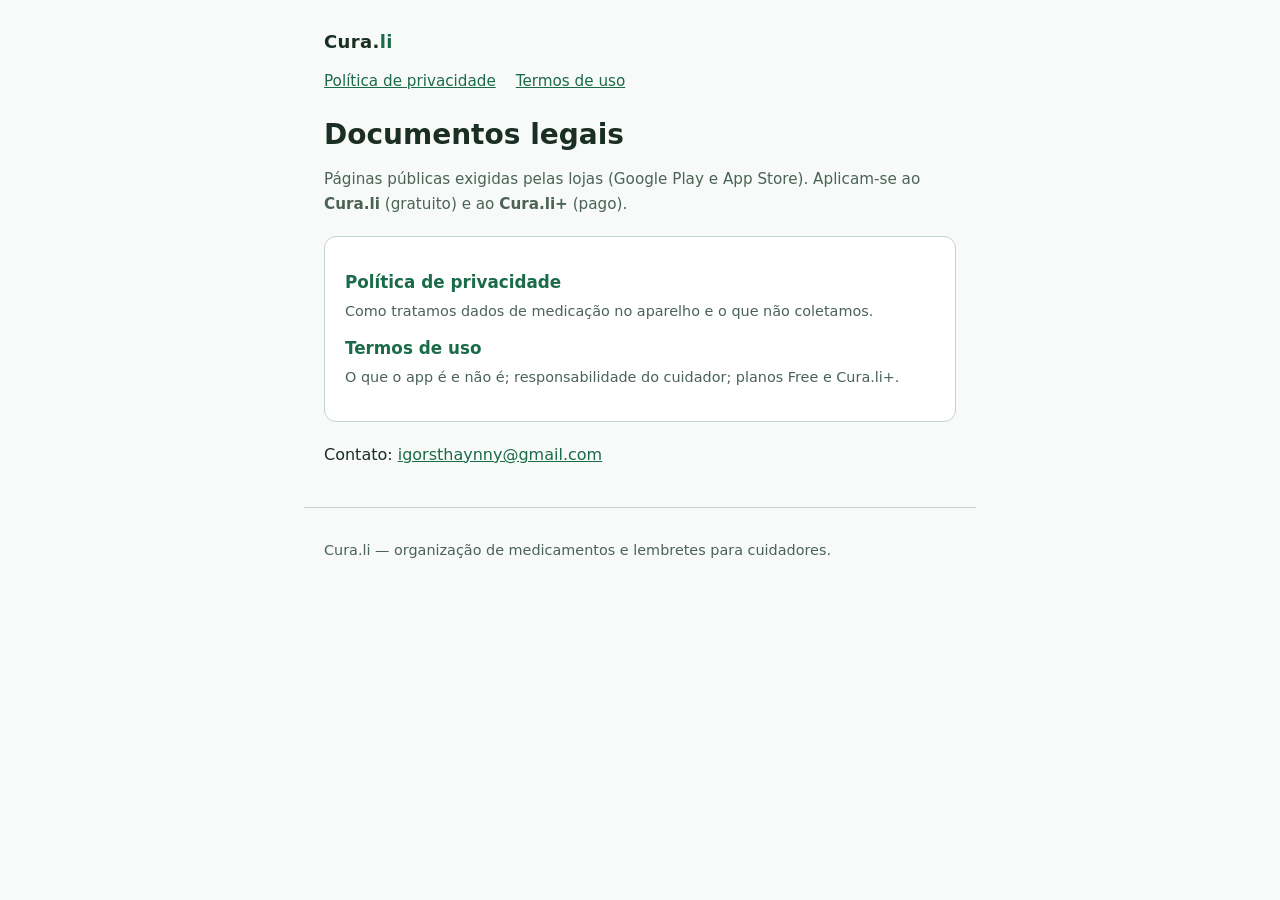
==== cura.li/index.html @ 352ed31f "Add public Pages site for app legal documents. Host Cura.li privacy and terms on a public repo so Gi" ====
<!DOCTYPE html>
<html lang="pt-BR">
<head>
  <meta charset="utf-8" />
  <meta name="viewport" content="width=device-width, initial-scale=1" />
  <meta name="description" content="Documentos legais do Cura.li — política de privacidade e termos de uso." />
  <title>Cura.li — Documentos legais</title>
  <link rel="stylesheet" href="assets/legal.css" />
</head>
<body>
  <header>
    <a class="brand" href="./">Cura.<span>li</span></a>
    <nav aria-label="Documentos">
      <a href="privacidade/">Política de privacidade</a>
      <a href="termos/">Termos de uso</a>
    </nav>
  </header>

  <main>
    <h1>Documentos legais</h1>
    <p class="meta">
      Páginas públicas exigidas pelas lojas (Google Play e App Store).
      Aplicam-se ao <strong>Cura.li</strong> (gratuito) e ao <strong>Cura.li+</strong> (pago).
    </p>

    <div class="card">
      <ul class="links">
        <li>
          <a href="privacidade/">Política de privacidade</a>
          <p>Como tratamos dados de medicação no aparelho e o que não coletamos.</p>
        </li>
        <li>
          <a href="termos/">Termos de uso</a>
          <p>O que o app é e não é; responsabilidade do cuidador; planos Free e Cura.li+.</p>
        </li>
      </ul>
    </div>

    <p>
      Contato:
      <a href="mailto:igorsthaynny@gmail.com">igorsthaynny@gmail.com</a>
    </p>
  </main>

  <footer>
    <p>Cura.li — organização de medicamentos e lembretes para cuidadores.</p>
  </footer>
</body>
</html>
---- cura.li/assets/legal.css ----
:root {
  color-scheme: light dark;
  --bg: #f7faf8;
  --fg: #1a2e24;
  --muted: #4a6356;
  --accent: #1b6b4a;
  --border: #c5d4cb;
  --card: #ffffff;
}

@media (prefers-color-scheme: dark) {
  :root {
    --bg: #0f1a14;
    --fg: #e8f0eb;
    --muted: #a8bfb2;
    --accent: #6dcea3;
    --border: #2a3d33;
    --card: #16241c;
  }
}

* {
  box-sizing: border-box;
}

body {
  margin: 0;
  font-family: "Segoe UI", system-ui, -apple-system, sans-serif;
  line-height: 1.6;
  color: var(--fg);
  background: var(--bg);
}

a {
  color: var(--accent);
}

header,
main,
footer {
  max-width: 42rem;
  margin: 0 auto;
  padding: 0 1.25rem;
}

header {
  padding-top: 1.75rem;
  padding-bottom: 0.5rem;
}

.brand {
  display: inline-block;
  font-weight: 700;
  font-size: 1.125rem;
  letter-spacing: 0.02em;
  text-decoration: none;
  color: var(--fg);
}

.brand span {
  color: var(--accent);
}

nav {
  margin-top: 0.75rem;
  display: flex;
  flex-wrap: wrap;
  gap: 0.75rem 1.25rem;
  font-size: 0.95rem;
}

h1 {
  font-size: 1.75rem;
  line-height: 1.25;
  margin: 1rem 0 0.5rem;
}

h2 {
  font-size: 1.2rem;
  margin-top: 1.75rem;
}

.meta {
  color: var(--muted);
  font-size: 0.95rem;
}

.card {
  background: var(--card);
  border: 1px solid var(--border);
  border-radius: 12px;
  padding: 1.25rem;
  margin: 1.25rem 0;
}

.links {
  list-style: none;
  padding: 0;
  margin: 0;
}

.links li {
  margin: 0.75rem 0;
}

.links a {
  font-weight: 600;
  font-size: 1.05rem;
  text-decoration: none;
}

.links a:hover {
  text-decoration: underline;
}

.links p {
  margin: 0.25rem 0 0;
  color: var(--muted);
  font-size: 0.9rem;
}

table {
  border-collapse: collapse;
  width: 100%;
  margin: 1rem 0;
  font-size: 0.95rem;
}

th,
td {
  border: 1px solid var(--border);
  padding: 0.5rem 0.65rem;
  text-align: left;
  vertical-align: top;
}

th {
  background: color-mix(in srgb, var(--accent) 12%, transparent);
}

ul {
  padding-left: 1.25rem;
}

footer {
  margin-top: 2.5rem;
  padding-bottom: 2.5rem;
  color: var(--muted);
  font-size: 0.9rem;
  border-top: 1px solid var(--border);
  padding-top: 1rem;
}
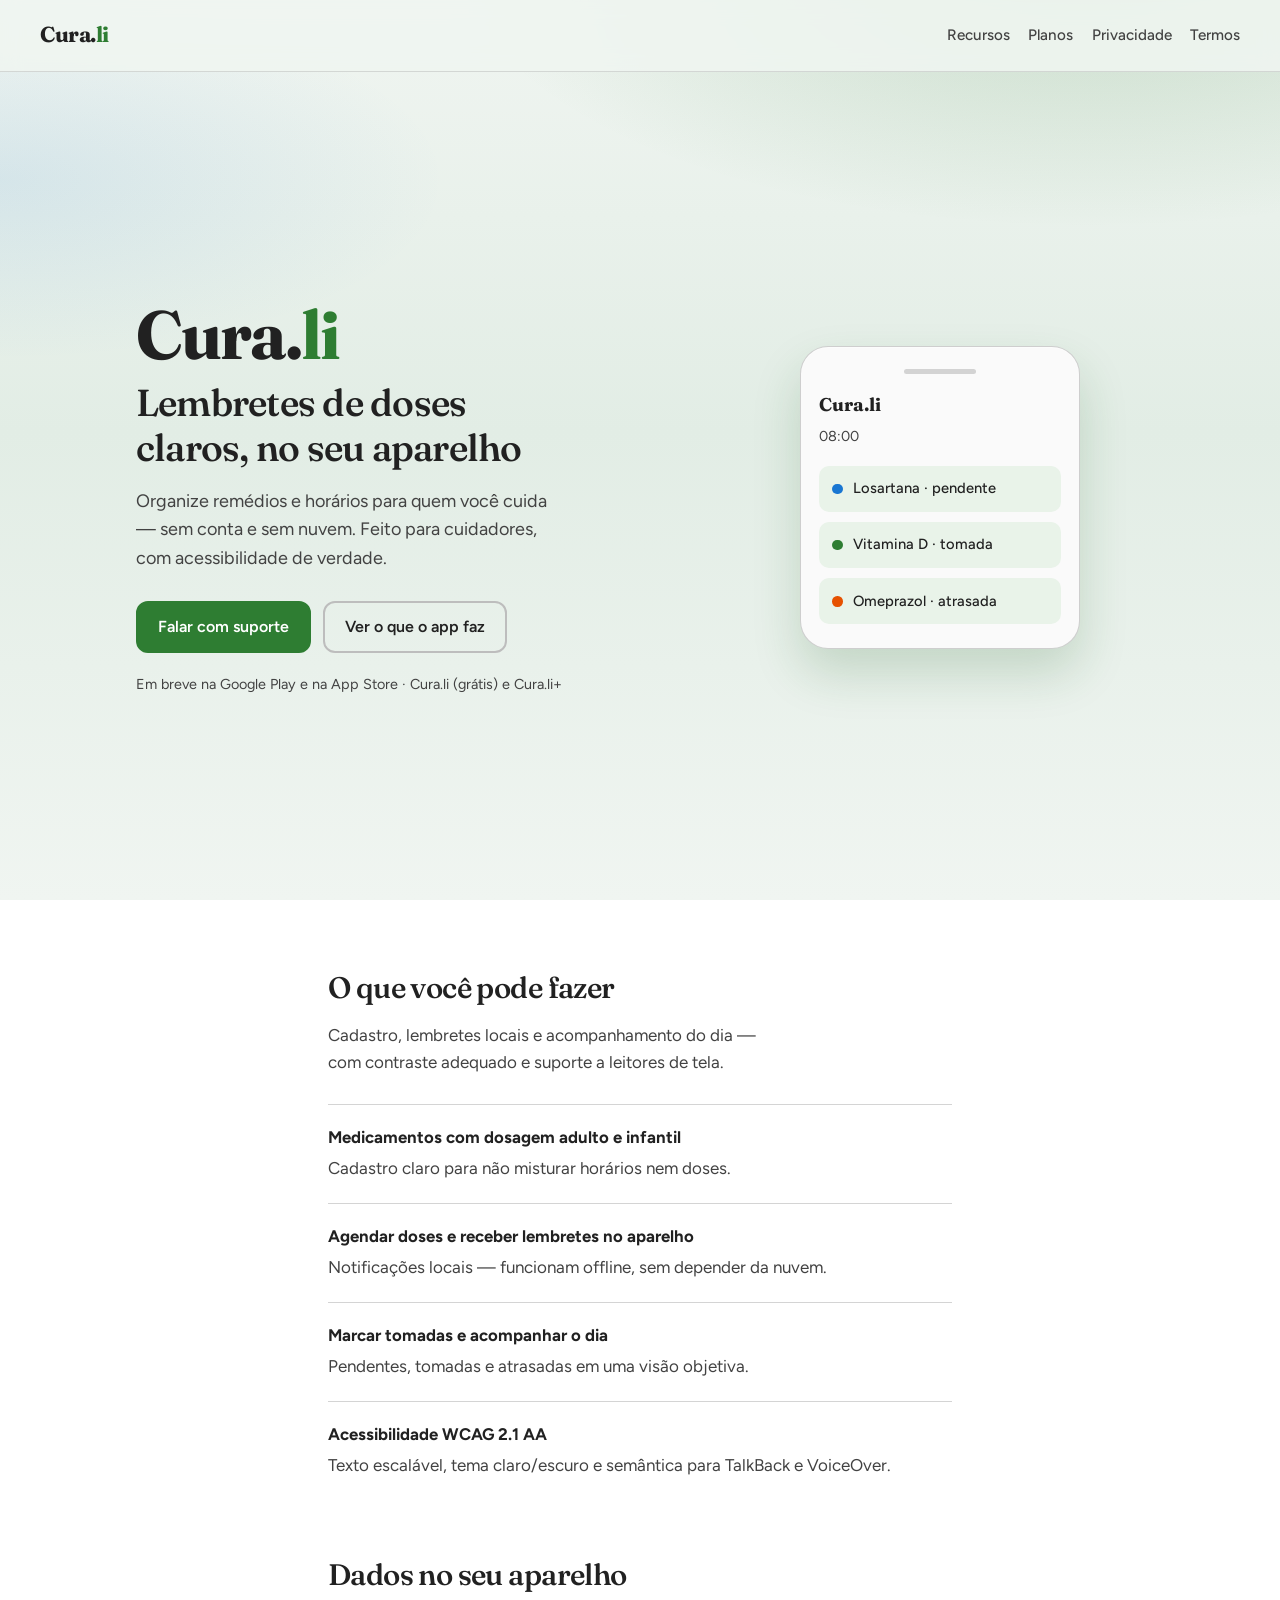
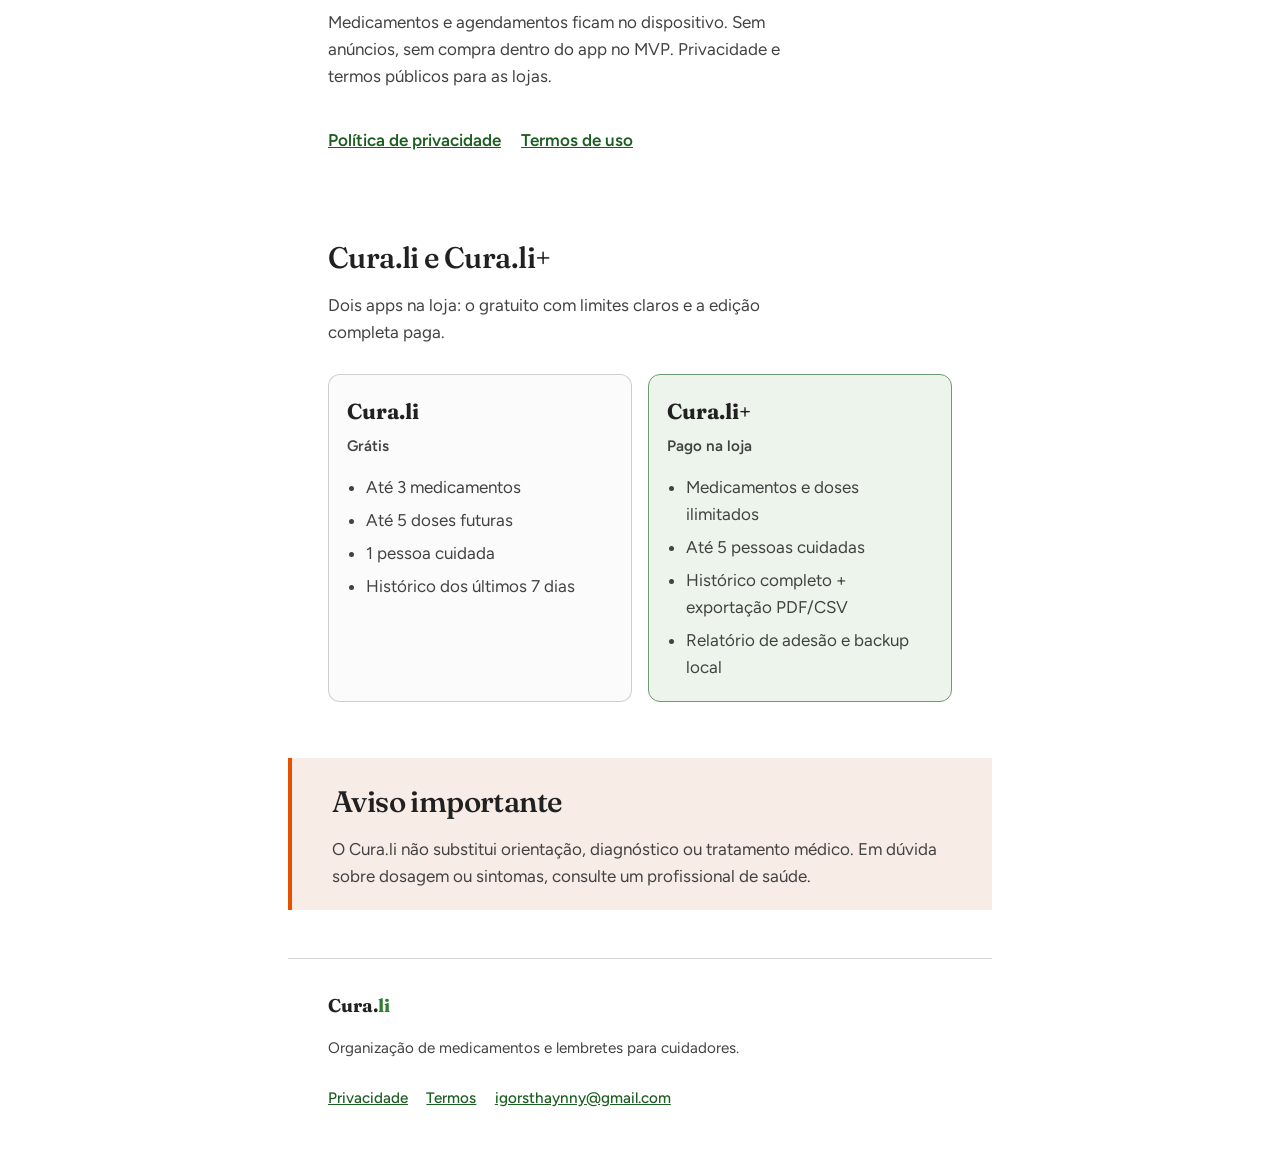
==== commit 877ae164: "Add Cura.li landing and harden public pages accessibility. Ship store-aligned marketing page, improv" ====
--- a/cura.li/index.html
+++ b/cura.li/index.html
@@ -3,47 +3,136 @@
 <head>
   <meta charset="utf-8" />
   <meta name="viewport" content="width=device-width, initial-scale=1" />
-  <meta name="description" content="Documentos legais do Cura.li — política de privacidade e termos de uso." />
-  <title>Cura.li — Documentos legais</title>
-  <link rel="stylesheet" href="assets/legal.css" />
+  <meta name="description" content="Cura.li — lembretes de doses acessíveis para cuidadores. Offline, claro e seguro." />
+  <meta name="theme-color" content="#2E7D32" />
+  <title>Cura.li — Lembretes de doses para cuidadores</title>
+  <link rel="preconnect" href="https://fonts.googleapis.com" />
+  <link rel="preconnect" href="https://fonts.gstatic.com" crossorigin />
+  <link href="https://fonts.googleapis.com/css2?family=Fraunces:opsz,wght@9..144,550;9..144,700&family=Figtree:wght@400;500;600;700&display=swap" rel="stylesheet" />
+  <link rel="stylesheet" href="assets/landing.css" />
 </head>
 <body>
-  <header>
-    <a class="brand" href="./">Cura.<span>li</span></a>
-    <nav aria-label="Documentos">
-      <a href="privacidade/">Política de privacidade</a>
-      <a href="termos/">Termos de uso</a>
+  <a class="skip-link" href="#conteudo">Ir para o conteúdo</a>
+
+  <header class="site-header">
+    <a class="brand" href="./" aria-current="page">Cura.<span>li</span></a>
+    <nav aria-label="Principal">
+      <a href="#recursos">Recursos</a>
+      <a href="#planos">Planos</a>
+      <a href="privacidade/">Privacidade</a>
+      <a href="termos/">Termos</a>
     </nav>
   </header>
 
-  <main>
-    <h1>Documentos legais</h1>
-    <p class="meta">
-      Páginas públicas exigidas pelas lojas (Google Play e App Store).
-      Aplicam-se ao <strong>Cura.li</strong> (gratuito) e ao <strong>Cura.li+</strong> (pago).
-    </p>
+  <main id="conteudo">
+    <section class="hero" aria-labelledby="hero-brand">
+      <div class="hero-copy">
+        <p id="hero-brand" class="hero-brand">Cura.<span>li</span></p>
+        <h1>Lembretes de doses claros, no seu aparelho</h1>
+        <p class="hero-lead">
+          Organize remédios e horários para quem você cuida — sem conta e sem nuvem.
+          Feito para cuidadores, com acessibilidade de verdade.
+        </p>
+        <div class="hero-cta">
+          <a class="btn btn-primary" href="mailto:igorsthaynny@gmail.com?subject=%5BCura.li%5D%20Quero%20saber%20mais">Falar com suporte</a>
+          <a class="btn btn-ghost" href="#recursos">Ver o que o app faz</a>
+        </div>
+        <p class="hero-note">Em breve na Google Play e na App Store · Cura.li (grátis) e Cura.li+</p>
+      </div>
 
-    <div class="card">
-      <ul class="links">
+      <div class="hero-visual" aria-hidden="true">
+        <div class="phone">
+          <div class="phone-notch"></div>
+          <p class="phone-app">Cura.li</p>
+          <p class="phone-time">08:00</p>
+          <ul class="phone-doses">
+            <li><span class="dot pending"></span> Losartana · pendente</li>
+            <li><span class="dot taken"></span> Vitamina D · tomada</li>
+            <li><span class="dot late"></span> Omeprazol · atrasada</li>
+          </ul>
+        </div>
+      </div>
+    </section>
+
+    <section id="recursos" class="section" aria-labelledby="recursos-title">
+      <h2 id="recursos-title">O que você pode fazer</h2>
+      <p class="section-lead">Cadastro, lembretes locais e acompanhamento do dia — com contraste adequado e suporte a leitores de tela.</p>
+      <ul class="feature-list">
         <li>
-          <a href="privacidade/">Política de privacidade</a>
-          <p>Como tratamos dados de medicação no aparelho e o que não coletamos.</p>
+          <strong>Medicamentos com dosagem adulto e infantil</strong>
+          <span>Cadastro claro para não misturar horários nem doses.</span>
         </li>
         <li>
-          <a href="termos/">Termos de uso</a>
-          <p>O que o app é e não é; responsabilidade do cuidador; planos Free e Cura.li+.</p>
+          <strong>Agendar doses e receber lembretes no aparelho</strong>
+          <span>Notificações locais — funcionam offline, sem depender da nuvem.</span>
+        </li>
+        <li>
+          <strong>Marcar tomadas e acompanhar o dia</strong>
+          <span>Pendentes, tomadas e atrasadas em uma visão objetiva.</span>
+        </li>
+        <li>
+          <strong>Acessibilidade WCAG 2.1 AA</strong>
+          <span>Texto escalável, tema claro/escuro e semântica para TalkBack e VoiceOver.</span>
         </li>
       </ul>
-    </div>
+    </section>
 
-    <p>
-      Contato:
-      <a href="mailto:igorsthaynny@gmail.com">igorsthaynny@gmail.com</a>
-    </p>
+    <section class="section section-trust" aria-labelledby="trust-title">
+      <h2 id="trust-title">Dados no seu aparelho</h2>
+      <p class="section-lead">
+        Medicamentos e agendamentos ficam no dispositivo. Sem anúncios, sem compra dentro do app no MVP.
+        Privacidade e termos públicos para as lojas.
+      </p>
+      <p class="trust-links">
+        <a href="privacidade/">Política de privacidade</a>
+        <a href="termos/">Termos de uso</a>
+      </p>
+    </section>
+
+    <section id="planos" class="section" aria-labelledby="planos-title">
+      <h2 id="planos-title">Cura.li e Cura.li+</h2>
+      <p class="section-lead">Dois apps na loja: o gratuito com limites claros e a edição completa paga.</p>
+      <div class="plans" role="list">
+        <article class="plan" role="listitem">
+          <h3>Cura.li</h3>
+          <p class="plan-price">Grátis</p>
+          <ul>
+            <li>Até 3 medicamentos</li>
+            <li>Até 5 doses futuras</li>
+            <li>1 pessoa cuidada</li>
+            <li>Histórico dos últimos 7 dias</li>
+          </ul>
+        </article>
+        <article class="plan plan-plus" role="listitem">
+          <h3>Cura.li+</h3>
+          <p class="plan-price">Pago na loja</p>
+          <ul>
+            <li>Medicamentos e doses ilimitados</li>
+            <li>Até 5 pessoas cuidadas</li>
+            <li>Histórico completo + exportação PDF/CSV</li>
+            <li>Relatório de adesão e backup local</li>
+          </ul>
+        </article>
+      </div>
+    </section>
+
+    <aside class="disclaimer" aria-labelledby="disclaimer-title">
+      <h2 id="disclaimer-title">Aviso importante</h2>
+      <p>
+        O Cura.li não substitui orientação, diagnóstico ou tratamento médico.
+        Em dúvida sobre dosagem ou sintomas, consulte um profissional de saúde.
+      </p>
+    </aside>
   </main>
 
-  <footer>
-    <p>Cura.li — organização de medicamentos e lembretes para cuidadores.</p>
+  <footer class="site-footer">
+    <p class="footer-brand">Cura.<span>li</span></p>
+    <p>Organização de medicamentos e lembretes para cuidadores.</p>
+    <nav aria-label="Rodapé">
+      <a href="privacidade/">Privacidade</a>
+      <a href="termos/">Termos</a>
+      <a href="mailto:igorsthaynny@gmail.com">igorsthaynny@gmail.com</a>
+    </nav>
   </footer>
 </body>
 </html>
--- a/cura.li/assets/landing.css
+++ b/cura.li/assets/landing.css
@@ -0,0 +1,503 @@
+:root {
+  color-scheme: light dark;
+  --green: #2e7d32;
+  --green-deep: #1b5e20;
+  --green-soft: #c8e6c9;
+  --blue: #1976d2;
+  --orange: #e65100;
+  --bg: #f0f5f1;
+  --bg-deep: #e2ede5;
+  --surface: #fafafa;
+  --fg: #212121;
+  --muted: #424242;
+  --border: #bdbdbd;
+  --focus: #1565c0;
+  --radius: 12px;
+  --font-display: "Fraunces", Georgia, serif;
+  --font-body: "Figtree", system-ui, sans-serif;
+  --header-h: 4rem;
+}
+
+@media (prefers-color-scheme: dark) {
+  :root {
+    --bg: #0f1611;
+    --bg-deep: #152019;
+    --surface: #1a2420;
+    --fg: #e8f0eb;
+    --muted: #bdbdbd;
+    --border: #6e6e6e;
+    --green: #81c784;
+    --green-deep: #a5d6a7;
+    --green-soft: #1b5e20;
+    --focus: #64b5f6;
+  }
+}
+
+*,
+*::before,
+*::after {
+  box-sizing: border-box;
+}
+
+html {
+  scroll-behavior: smooth;
+}
+
+@media (prefers-reduced-motion: reduce) {
+  html {
+    scroll-behavior: auto;
+  }
+
+  *,
+  *::before,
+  *::after {
+    animation-duration: 0.01ms !important;
+    animation-iteration-count: 1 !important;
+    transition-duration: 0.01ms !important;
+  }
+}
+
+body {
+  margin: 0;
+  font-family: var(--font-body);
+  font-size: 1.0625rem;
+  line-height: 1.6;
+  color: var(--fg);
+  background:
+    radial-gradient(ellipse 90% 55% at 85% -5%, color-mix(in srgb, var(--green) 22%, transparent), transparent 55%),
+    radial-gradient(ellipse 70% 40% at 0% 20%, color-mix(in srgb, var(--blue) 10%, transparent), transparent 50%),
+    linear-gradient(180deg, var(--bg) 0%, var(--bg-deep) 48%, var(--bg) 100%);
+  background-attachment: fixed;
+}
+
+a {
+  color: var(--green-deep);
+}
+
+a:focus-visible,
+.btn:focus-visible {
+  outline: 3px solid var(--focus);
+  outline-offset: 3px;
+}
+
+.skip-link {
+  position: absolute;
+  left: 1rem;
+  top: -100px;
+  z-index: 100;
+  padding: 0.65rem 1rem;
+  background: var(--surface);
+  color: var(--fg);
+  font-weight: 600;
+  text-decoration: none;
+  border-radius: 8px;
+  border: 2px solid var(--focus);
+}
+
+.skip-link:focus {
+  top: 1rem;
+}
+
+.site-header {
+  position: sticky;
+  top: 0;
+  z-index: 20;
+  display: flex;
+  flex-wrap: wrap;
+  align-items: center;
+  justify-content: space-between;
+  gap: 0.75rem 1.5rem;
+  min-height: var(--header-h);
+  padding: 0.85rem clamp(1.25rem, 4vw, 2.5rem);
+  background: color-mix(in srgb, var(--bg) 88%, transparent);
+  backdrop-filter: blur(10px);
+  border-bottom: 1px solid color-mix(in srgb, var(--border) 55%, transparent);
+}
+
+.brand {
+  font-family: var(--font-display);
+  font-weight: 700;
+  font-size: 1.35rem;
+  letter-spacing: -0.02em;
+  text-decoration: none;
+  color: var(--fg);
+}
+
+.brand span,
+.hero-brand span,
+.footer-brand span {
+  color: var(--green);
+}
+
+.site-header nav {
+  display: flex;
+  flex-wrap: wrap;
+  gap: 0.65rem 1.15rem;
+}
+
+.site-header nav a {
+  color: var(--muted);
+  text-decoration: none;
+  font-weight: 500;
+  font-size: 0.95rem;
+  min-height: 44px;
+  display: inline-flex;
+  align-items: center;
+}
+
+.site-header nav a:hover,
+.site-header nav a[aria-current="page"] {
+  color: var(--fg);
+}
+
+.hero {
+  display: grid;
+  grid-template-columns: 1fr;
+  gap: 2.5rem;
+  align-items: center;
+  min-height: calc(100svh - var(--header-h));
+  padding: clamp(2rem, 6vw, 4rem) clamp(1.25rem, 4vw, 2.5rem) 3rem;
+  max-width: 68rem;
+  margin-inline: auto;
+}
+
+@media (min-width: 900px) {
+  .hero {
+    grid-template-columns: 1.15fr 0.85fr;
+    gap: 3rem;
+  }
+}
+
+.hero-brand {
+  margin: 0 0 0.75rem;
+  font-family: var(--font-display);
+  font-size: clamp(2.75rem, 8vw, 4.25rem);
+  font-weight: 700;
+  line-height: 1;
+  letter-spacing: -0.03em;
+  animation: rise 0.7s ease both;
+}
+
+.hero h1 {
+  margin: 0 0 1rem;
+  max-width: 18ch;
+  font-family: var(--font-display);
+  font-size: clamp(1.65rem, 3.8vw, 2.35rem);
+  font-weight: 550;
+  line-height: 1.2;
+  letter-spacing: -0.02em;
+  animation: rise 0.7s ease 0.08s both;
+}
+
+.hero-lead {
+  margin: 0 0 1.75rem;
+  max-width: 36ch;
+  color: var(--muted);
+  font-size: 1.125rem;
+  animation: rise 0.7s ease 0.16s both;
+}
+
+.hero-cta {
+  display: flex;
+  flex-wrap: wrap;
+  gap: 0.75rem;
+  animation: rise 0.7s ease 0.24s both;
+}
+
+.hero-note {
+  margin: 1.25rem 0 0;
+  color: var(--muted);
+  font-size: 0.9rem;
+  animation: rise 0.7s ease 0.3s both;
+}
+
+.btn {
+  display: inline-flex;
+  align-items: center;
+  justify-content: center;
+  min-height: 48px;
+  padding: 0.7rem 1.25rem;
+  border-radius: var(--radius);
+  font-family: inherit;
+  font-weight: 600;
+  font-size: 1rem;
+  text-decoration: none;
+  border: 2px solid transparent;
+  transition: transform 0.18s ease, background 0.18s ease, border-color 0.18s ease;
+}
+
+.btn:hover {
+  transform: translateY(-1px);
+}
+
+.btn-primary {
+  background: var(--green);
+  color: #fff;
+  border-color: var(--green);
+}
+
+@media (prefers-color-scheme: dark) {
+  .btn-primary {
+    color: #003300;
+  }
+}
+
+.btn-ghost {
+  background: transparent;
+  color: var(--fg);
+  border-color: var(--border);
+}
+
+.btn-ghost:hover {
+  border-color: var(--green);
+}
+
+.hero-visual {
+  display: flex;
+  justify-content: center;
+  animation: float-in 0.9s ease 0.2s both;
+}
+
+.phone {
+  width: min(100%, 17.5rem);
+  padding: 1.35rem 1.15rem 1.5rem;
+  border-radius: 1.75rem;
+  background: var(--surface);
+  border: 1px solid color-mix(in srgb, var(--border) 70%, transparent);
+  box-shadow:
+    0 1px 0 color-mix(in srgb, #fff 40%, transparent) inset,
+    0 24px 48px color-mix(in srgb, var(--green-deep) 18%, transparent);
+}
+
+.phone-notch {
+  width: 4.5rem;
+  height: 0.35rem;
+  margin: 0 auto 1rem;
+  border-radius: 999px;
+  background: color-mix(in srgb, var(--fg) 18%, transparent);
+}
+
+.phone-app {
+  margin: 0;
+  font-family: var(--font-display);
+  font-weight: 700;
+  font-size: 1.15rem;
+}
+
+.phone-time {
+  margin: 0.35rem 0 1.1rem;
+  color: var(--muted);
+  font-size: 0.9rem;
+}
+
+.phone-doses {
+  list-style: none;
+  margin: 0;
+  padding: 0;
+  display: grid;
+  gap: 0.65rem;
+}
+
+.phone-doses li {
+  display: flex;
+  align-items: center;
+  gap: 0.65rem;
+  padding: 0.7rem 0.8rem;
+  border-radius: 10px;
+  background: color-mix(in srgb, var(--green-soft) 35%, var(--surface));
+  font-size: 0.92rem;
+  font-weight: 500;
+}
+
+.dot {
+  width: 0.65rem;
+  height: 0.65rem;
+  border-radius: 50%;
+  flex-shrink: 0;
+}
+
+.dot.pending {
+  background: var(--blue);
+}
+
+.dot.taken {
+  background: var(--green);
+}
+
+.dot.late {
+  background: var(--orange);
+}
+
+.section {
+  max-width: 44rem;
+  margin-inline: auto;
+  padding: 3.5rem clamp(1.25rem, 4vw, 2.5rem) 1rem;
+}
+
+.section h2,
+.disclaimer h2 {
+  margin: 0 0 0.65rem;
+  font-family: var(--font-display);
+  font-size: clamp(1.5rem, 3vw, 1.85rem);
+  font-weight: 550;
+  letter-spacing: -0.02em;
+}
+
+.section-lead {
+  margin: 0 0 1.75rem;
+  color: var(--muted);
+  max-width: 42ch;
+}
+
+.feature-list {
+  list-style: none;
+  margin: 0;
+  padding: 0;
+  display: grid;
+  gap: 1.35rem;
+}
+
+.feature-list li {
+  padding-top: 1.15rem;
+  border-top: 1px solid color-mix(in srgb, var(--border) 65%, transparent);
+}
+
+.feature-list strong {
+  display: block;
+  margin-bottom: 0.25rem;
+  font-size: 1.05rem;
+}
+
+.feature-list span {
+  color: var(--muted);
+}
+
+.section-trust {
+  max-width: 44rem;
+}
+
+.trust-links {
+  display: flex;
+  flex-wrap: wrap;
+  gap: 0.75rem 1.25rem;
+  margin: 0;
+}
+
+.trust-links a {
+  font-weight: 600;
+  min-height: 44px;
+  display: inline-flex;
+  align-items: center;
+}
+
+.plans {
+  display: grid;
+  gap: 1rem;
+}
+
+@media (min-width: 640px) {
+  .plans {
+    grid-template-columns: 1fr 1fr;
+  }
+}
+
+.plan {
+  padding: 1.25rem 1.15rem;
+  border: 1px solid color-mix(in srgb, var(--border) 70%, transparent);
+  border-radius: var(--radius);
+  background: color-mix(in srgb, var(--surface) 80%, transparent);
+}
+
+.plan-plus {
+  border-color: color-mix(in srgb, var(--green) 55%, var(--border));
+  background: color-mix(in srgb, var(--green-soft) 28%, var(--surface));
+}
+
+.plan h3 {
+  margin: 0;
+  font-family: var(--font-display);
+  font-size: 1.35rem;
+}
+
+.plan-price {
+  margin: 0.25rem 0 1rem;
+  color: var(--muted);
+  font-weight: 600;
+  font-size: 0.95rem;
+}
+
+.plan ul {
+  margin: 0;
+  padding-left: 1.15rem;
+  color: var(--muted);
+}
+
+.plan li + li {
+  margin-top: 0.35rem;
+}
+
+.disclaimer {
+  max-width: 44rem;
+  margin: 2.5rem auto 0;
+  padding: 1.25rem clamp(1.25rem, 4vw, 2.5rem);
+  border-left: 4px solid var(--orange);
+  background: color-mix(in srgb, var(--orange) 8%, var(--surface));
+}
+
+.disclaimer p {
+  margin: 0;
+  color: var(--muted);
+}
+
+.site-footer {
+  max-width: 44rem;
+  margin: 3rem auto 0;
+  padding: 2rem clamp(1.25rem, 4vw, 2.5rem) 3rem;
+  border-top: 1px solid color-mix(in srgb, var(--border) 65%, transparent);
+  color: var(--muted);
+  font-size: 0.95rem;
+}
+
+.footer-brand {
+  margin: 0 0 0.35rem;
+  font-family: var(--font-display);
+  font-weight: 700;
+  font-size: 1.15rem;
+  color: var(--fg);
+}
+
+.site-footer nav {
+  display: flex;
+  flex-wrap: wrap;
+  gap: 0.65rem 1.15rem;
+  margin-top: 1rem;
+}
+
+.site-footer nav a {
+  min-height: 44px;
+  display: inline-flex;
+  align-items: center;
+  font-weight: 500;
+}
+
+@keyframes rise {
+  from {
+    opacity: 0;
+    transform: translateY(12px);
+  }
+  to {
+    opacity: 1;
+    transform: translateY(0);
+  }
+}
+
+@keyframes float-in {
+  from {
+    opacity: 0;
+    transform: translateY(20px) scale(0.98);
+  }
+  to {
+    opacity: 1;
+    transform: translateY(0) scale(1);
+  }
+}
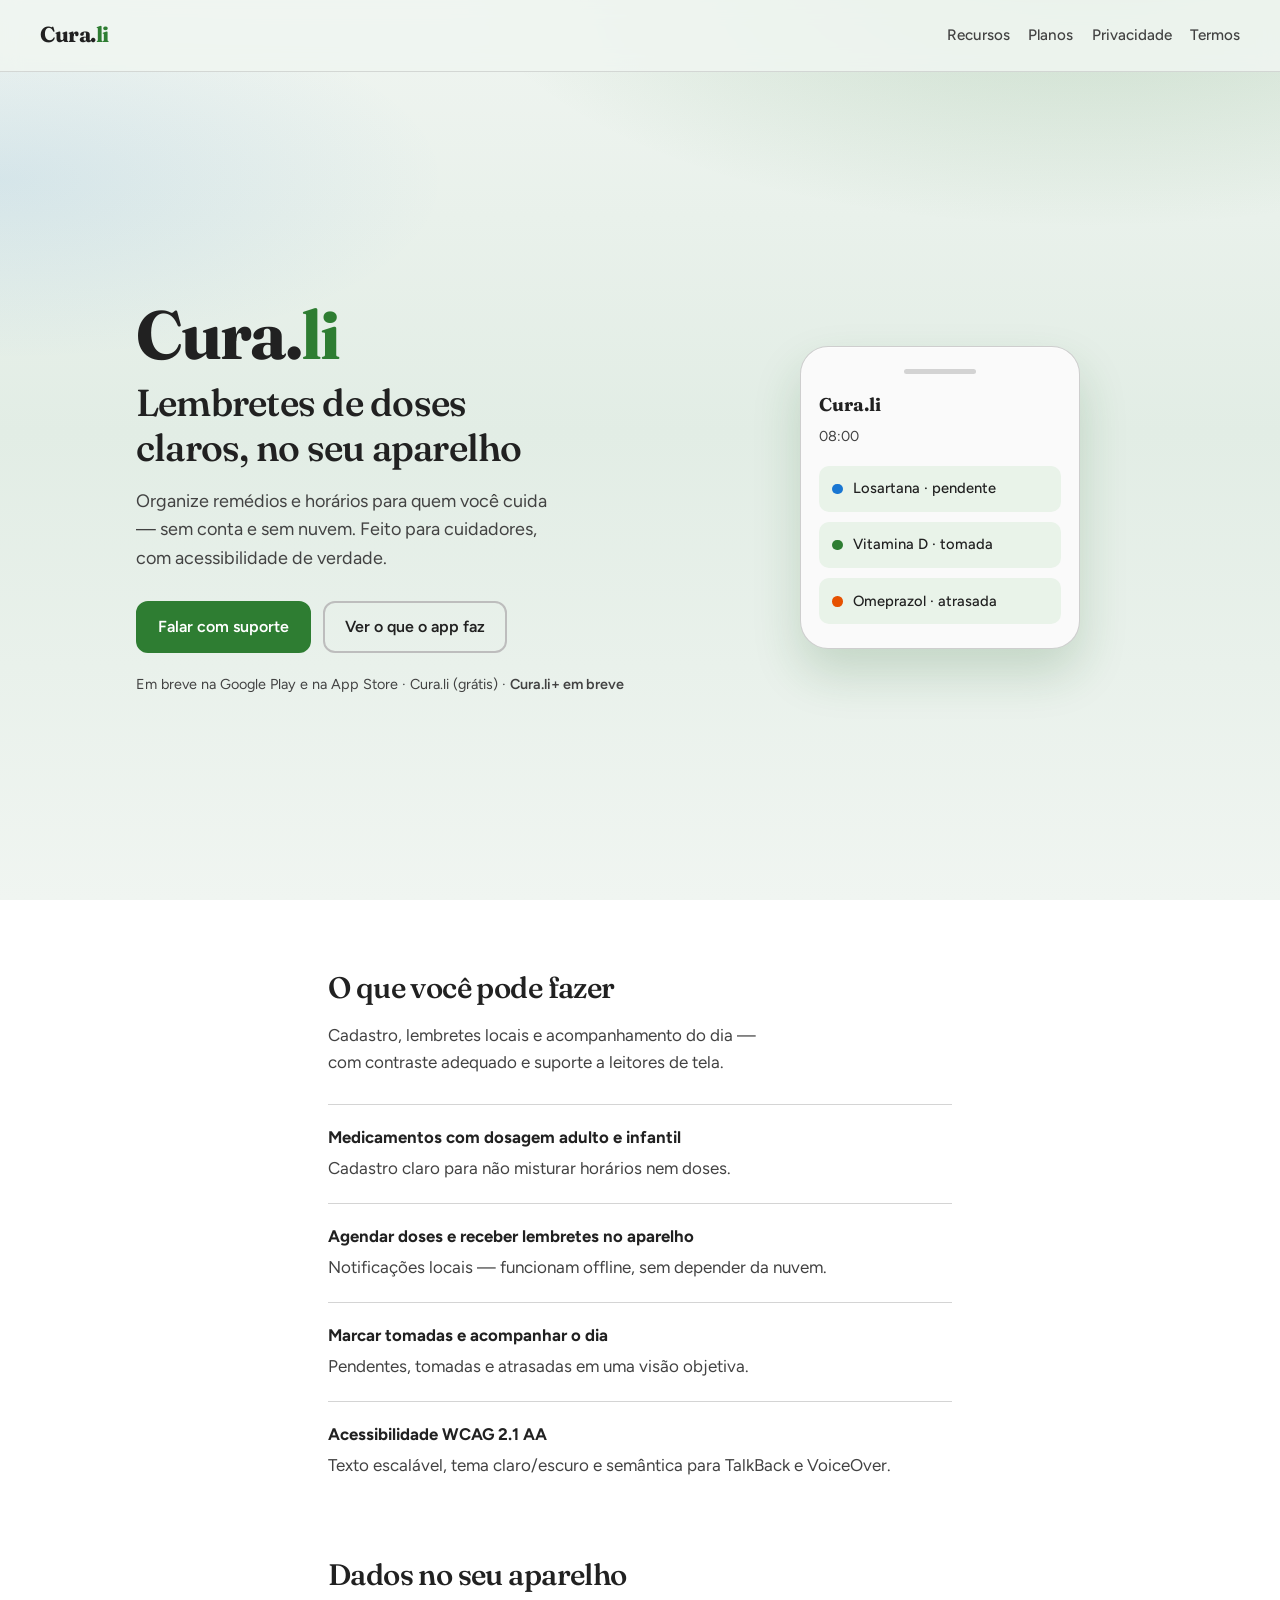
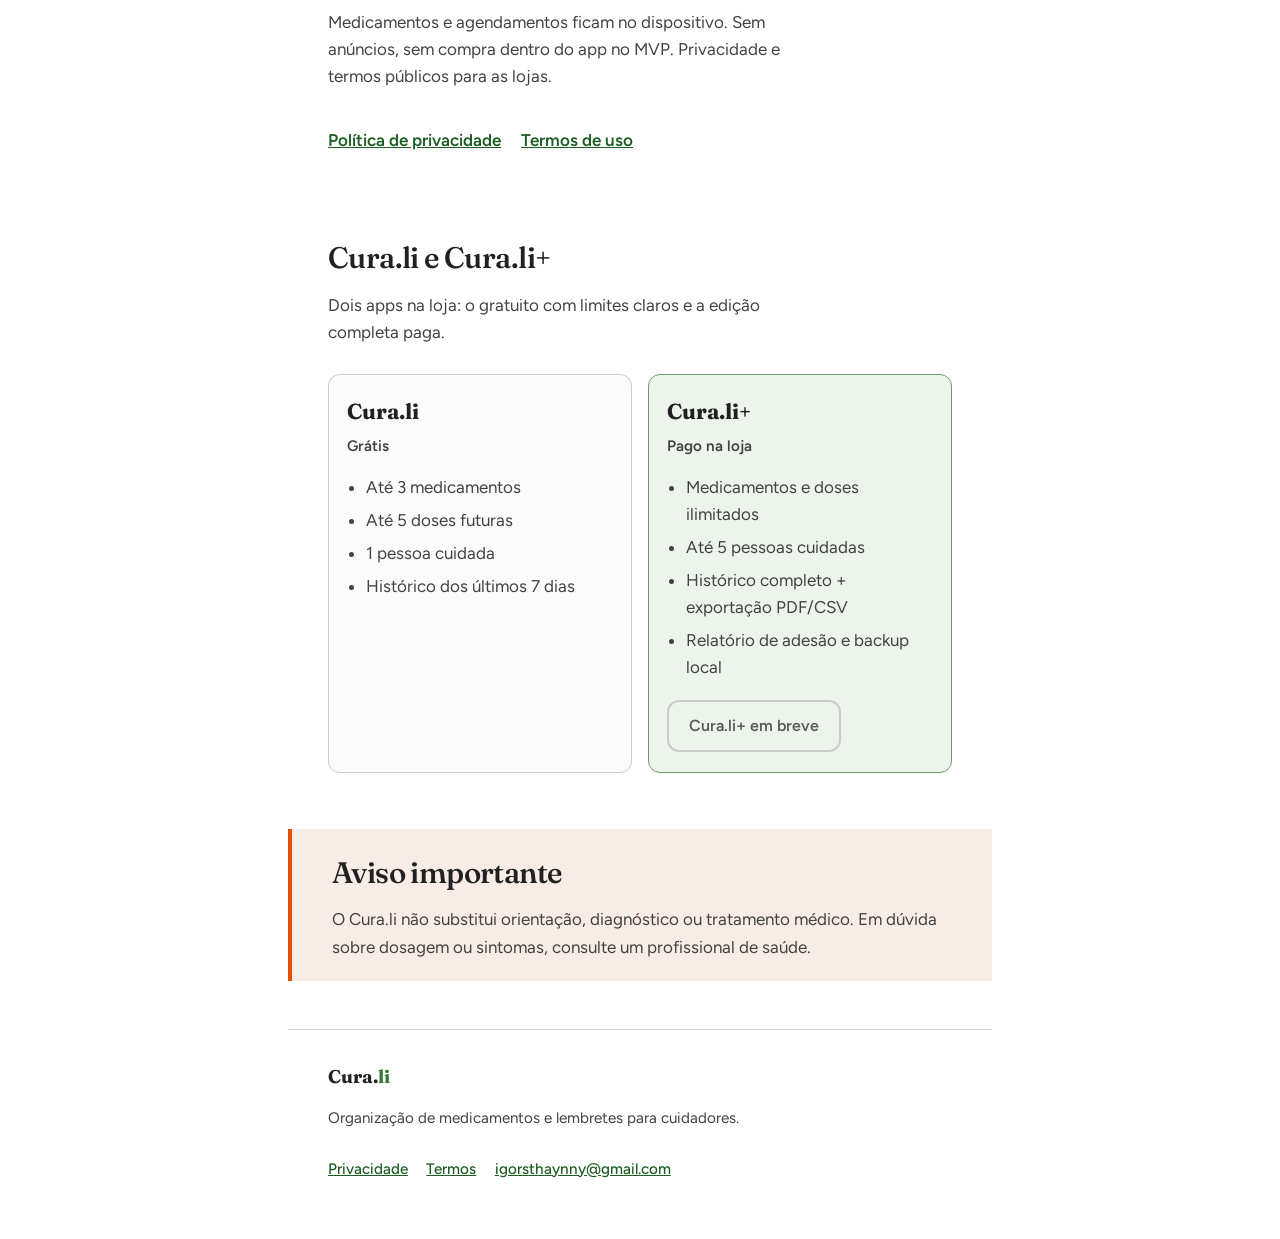
==== commit 05dd0e20: "Mark Cura.li+ store link as coming soon on the landing. Co-authored-by: Cursor <cursoragent@cursor.c" ====
--- a/cura.li/index.html
+++ b/cura.li/index.html
@@ -37,7 +37,7 @@
           <a class="btn btn-primary" href="mailto:igorsthaynny@gmail.com?subject=%5BCura.li%5D%20Quero%20saber%20mais">Falar com suporte</a>
           <a class="btn btn-ghost" href="#recursos">Ver o que o app faz</a>
         </div>
-        <p class="hero-note">Em breve na Google Play e na App Store · Cura.li (grátis) e Cura.li+</p>
+        <p class="hero-note">Em breve na Google Play e na App Store · Cura.li (grátis) · <span class="coming-soon-inline">Cura.li+ em breve</span></p>
       </div>
 
       <div class="hero-visual" aria-hidden="true">
@@ -112,6 +112,9 @@
             <li>Histórico completo + exportação PDF/CSV</li>
             <li>Relatório de adesão e backup local</li>
           </ul>
+          <p class="plan-cta">
+            <span class="btn btn-ghost btn-disabled" aria-disabled="true">Cura.li+ em breve</span>
+          </p>
         </article>
       </div>
     </section>
--- a/cura.li/assets/landing.css
+++ b/cura.li/assets/landing.css
@@ -413,6 +413,22 @@
   background: color-mix(in srgb, var(--green-soft) 28%, var(--surface));
 }
 
+.plan-cta {
+  margin: 1.15rem 0 0;
+}
+
+.btn-disabled,
+.btn-disabled:hover {
+  opacity: 0.72;
+  cursor: default;
+  pointer-events: none;
+  text-decoration: none;
+}
+
+.coming-soon-inline {
+  font-weight: 600;
+}
+
 .plan h3 {
   margin: 0;
   font-family: var(--font-display);
